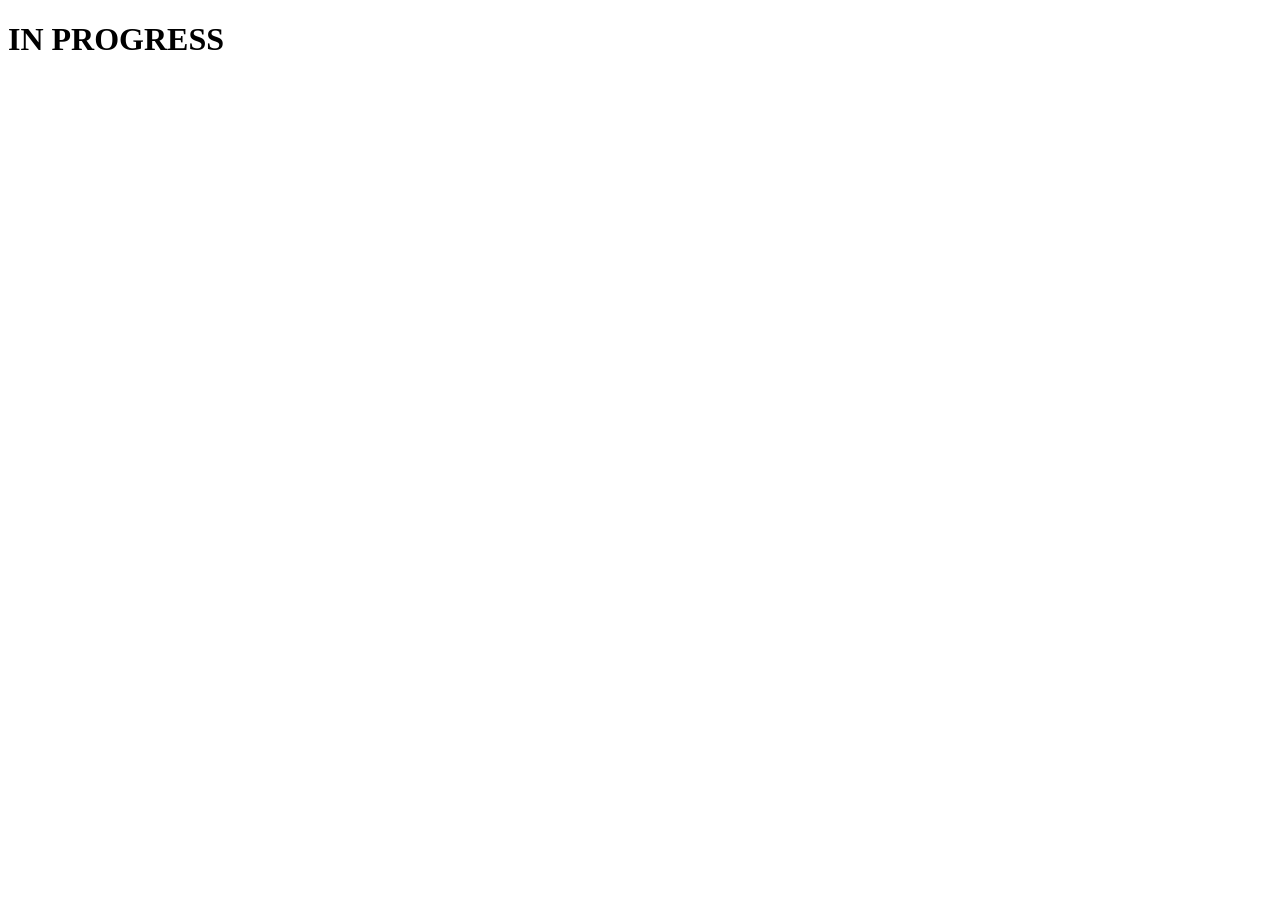
==== index.html @ 473e3c0d "Changed website to being in progress" ====
<!DOCTYPE html>
<html lang="en">
<head>
  <meta charset="UTF-8">
  <meta name="viewport" content="width=device-width, initial-scale=1.0">
  <title>Andrew Ortega Resume</title>
</head>
<body>

<h1>IN PROGRESS</h1>

</body>
</html>
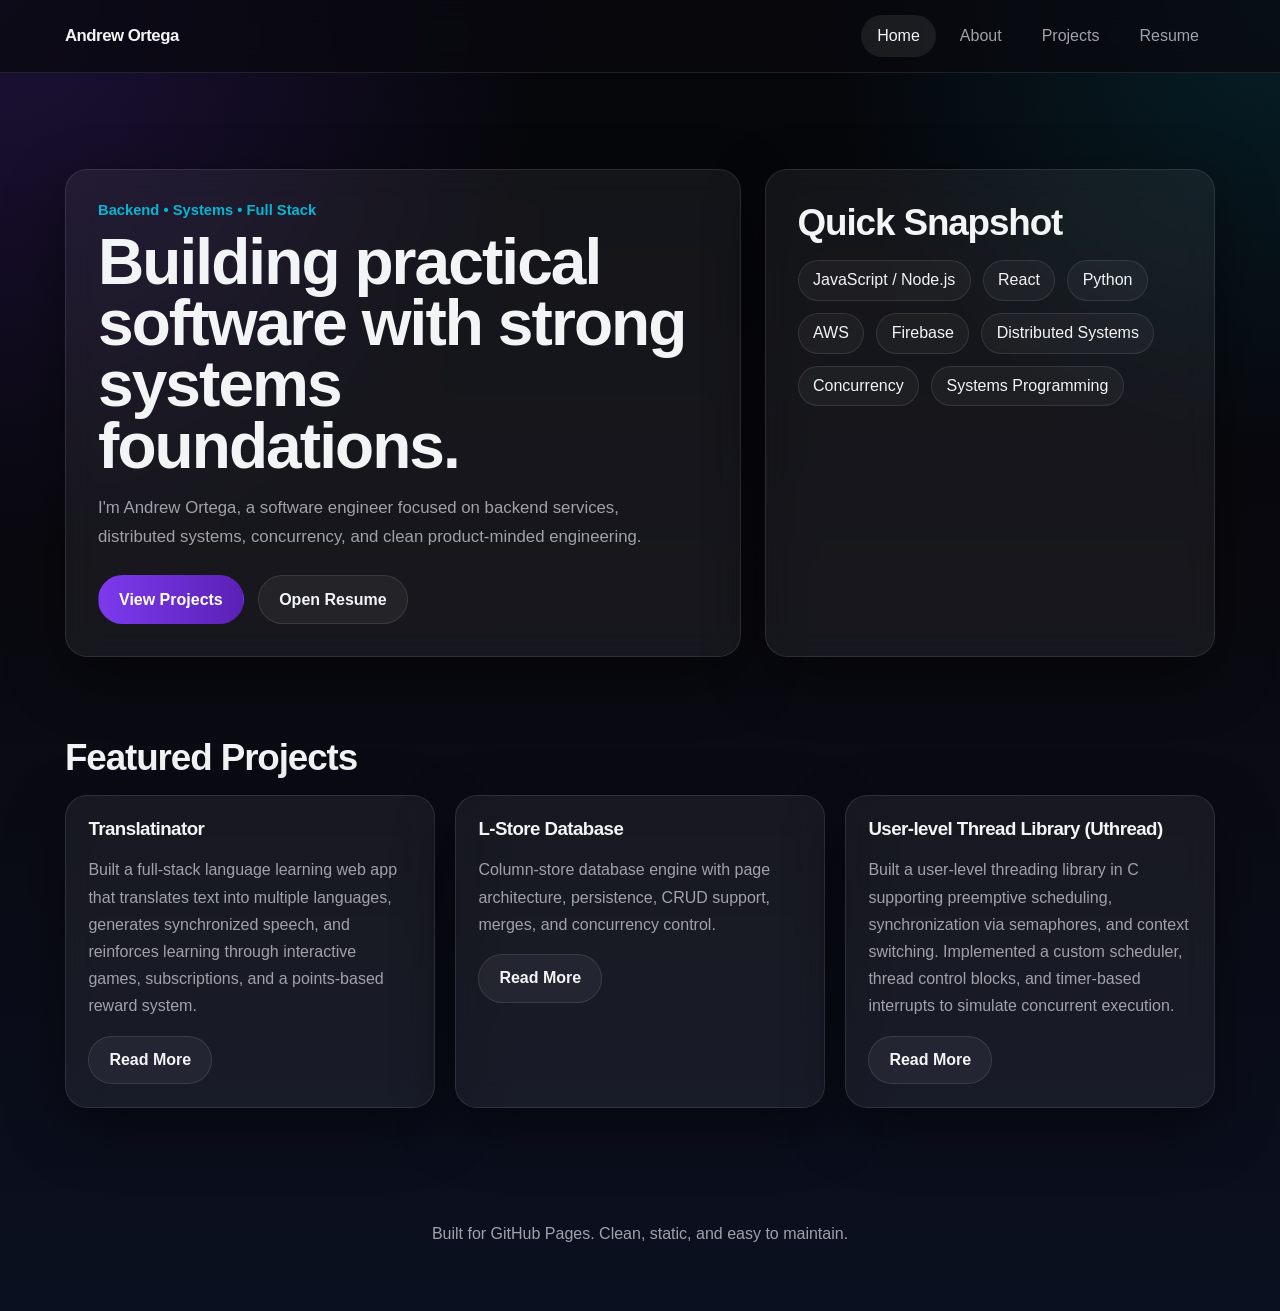
==== commit 5dbe843a: "finished revising most of website, missing lstore and virtual file system" ====
--- a/index.html
+++ b/index.html
@@ -1,13 +1,112 @@
 <!DOCTYPE html>
 <html lang="en">
 <head>
-  <meta charset="UTF-8">
-  <meta name="viewport" content="width=device-width, initial-scale=1.0">
-  <title>Andrew Ortega Resume</title>
+  <meta charset="UTF-8" />
+  <meta name="viewport" content="width=device-width, initial-scale=1.0" />
+  <title>Andrew Ortega | Portfolio</title>
+  <link rel="stylesheet" href="styles.css" />
 </head>
 <body>
+  <header class="site-header">
+    <div class="container nav">
+      <a class="brand" href="index.html">Andrew Ortega</a>
 
-<h1>IN PROGRESS</h1>
+      <div class="nav-wrap">
+        <button class="menu-btn" id="menuBtn" type="button" aria-expanded="false" aria-label="Open navigation">
+          ☰
+        </button>
 
+        <nav class="nav-links" id="navLinks">
+          <a href="index.html">Home</a>
+          <a href="about.html">About</a>
+          <a href="projects.html">Projects</a>
+          <a href="resume.html">Resume</a>
+        </nav>
+      </div>
+    </div>
+  </header>
+
+  <main>
+    <section class="hero">
+      <div class="container hero-grid">
+        <div class="card hero-card">
+          <div class="eyebrow">Backend • Systems • Full Stack</div>
+          <h1>Building practical software with strong systems foundations.</h1>
+          <p class="lead">
+            I'm Andrew Ortega, a software engineer focused on backend services,
+            distributed systems, concurrency, and clean product-minded engineering.
+          </p>
+
+          <div class="button-row">
+            <a class="btn btn-primary" href="projects.html">View Projects</a>
+            <a class="btn btn-secondary" href="resume.html">Open Resume</a>
+          </div>
+        </div>
+
+        <div class="card panel">
+          <h2>Quick Snapshot</h2>
+          <ul class="stat-list">
+            <li>JavaScript / Node.js</li>
+            <li>React</li>
+            <li>Python</li>
+            <li>AWS</li>
+            <li>Firebase</li>
+            <li>Distributed Systems</li>
+            <li>Concurrency</li>
+            <li>Systems Programming</li>
+          </ul>
+        </div>
+      </div>
+    </section>
+
+    <section class="section">
+      <div class="container">
+        <h2>Featured Projects</h2>
+        <div class="grid-3">
+          <article class="card project-card">
+            <h3>Translatinator</h3>
+            <p>
+              Built a full-stack language learning web app that translates text into multiple
+              languages, generates synchronized speech, and reinforces learning through
+              interactive games, subscriptions, and a points-based reward system.
+            </p>
+            <div class="project-links">
+              <a class="btn btn-secondary" href="projects/translatinator.html">Read More</a>
+            </div>
+          </article>
+
+          <article class="card project-card">
+            <h3>L-Store Database</h3>
+            <p>
+              Column-store database engine with page architecture, persistence,
+              CRUD support, merges, and concurrency control.
+            </p>
+            <div class="project-links">
+              <a class="btn btn-secondary" href="projects/lstore.html">Read More</a>
+            </div>
+          </article>
+
+          <article class="card project-card">
+            <h3>User-level Thread Library (Uthread)</h3>
+            <p>
+              Built a user-level threading library in C supporting preemptive scheduling,
+              synchronization via semaphores, and context switching. Implemented a custom
+              scheduler, thread control blocks, and timer-based interrupts to simulate
+              concurrent execution.
+            </p>
+            <div class="project-links">
+              <a class="btn btn-secondary" href="projects/uthread.html">Read More</a>
+            </div>
+          </article>
+        </div>
+      </div>
+    </section>
+  </main>
+
+  <footer class="footer container">
+    <p>Built for GitHub Pages. Clean, static, and easy to maintain.</p>
+  </footer>
+
+  <script src="script.js"></script>
 </body>
-</html>
+</html>
--- a/styles.css
+++ b/styles.css
@@ -0,0 +1,462 @@
+:root {
+  --bg: #09090f;
+  --bg-soft: #11111a;
+  --panel: rgba(255, 255, 255, 0.06);
+  --panel-strong: rgba(255, 255, 255, 0.1);
+  --text: #f3f4f6;
+  --muted: #a1a1aa;
+  --accent: #7c3aed;
+  --accent-2: #06b6d4;
+  --border: rgba(255, 255, 255, 0.1);
+  --shadow: 0 20px 60px rgba(0, 0, 0, 0.45);
+  --radius: 22px;
+  --radius-sm: 14px;
+  --max-width: 1150px;
+}
+
+* {
+  box-sizing: border-box;
+}
+
+html {
+  scroll-behavior: smooth;
+}
+
+body {
+  margin: 0;
+  font-family: Inter, Arial, Helvetica, sans-serif;
+  color: var(--text);
+  background:
+    radial-gradient(circle at top left, rgba(124, 58, 237, 0.2), transparent 30%),
+    radial-gradient(circle at top right, rgba(6, 182, 212, 0.14), transparent 25%),
+    linear-gradient(180deg, #05060a 0%, #09090f 45%, #0b1020 100%);
+  min-height: 100vh;
+}
+
+a {
+  color: inherit;
+  text-decoration: none;
+}
+
+img {
+  max-width: 100%;
+  display: block;
+}
+
+.container {
+  width: min(var(--max-width), calc(100% - 2rem));
+  margin: 0 auto;
+}
+
+.site-header {
+  position: sticky;
+  top: 0;
+  z-index: 100;
+  backdrop-filter: blur(14px);
+  background: rgba(9, 9, 15, 0.72);
+  border-bottom: 1px solid var(--border);
+}
+
+.nav {
+  min-height: 72px;
+  display: flex;
+  align-items: center;
+  justify-content: space-between;
+  gap: 1rem;
+}
+
+.brand {
+  font-weight: 700;
+  letter-spacing: -0.03em;
+  font-size: 1.05rem;
+}
+
+.nav-links {
+  display: flex;
+  gap: 0.5rem;
+  flex-wrap: wrap;
+}
+
+.nav-links a {
+  color: var(--muted);
+  padding: 0.75rem 1rem;
+  border-radius: 999px;
+  transition: 0.2s ease;
+}
+
+.nav-links a:hover,
+.nav-links a.active {
+  color: var(--text);
+  background: rgba(255, 255, 255, 0.08);
+}
+
+.menu-btn {
+  display: none;
+  border: 1px solid var(--border);
+  background: rgba(255, 255, 255, 0.05);
+  color: var(--text);
+  border-radius: 12px;
+  padding: 0.7rem 0.9rem;
+  cursor: pointer;
+}
+
+.hero {
+  padding: 6rem 0 3rem;
+}
+
+.hero-grid {
+  display: grid;
+  grid-template-columns: 1.2fr 0.8fr;
+  gap: 1.5rem;
+  align-items: stretch;
+}
+
+.card {
+  background: var(--panel);
+  border: 1px solid var(--border);
+  border-radius: var(--radius);
+  box-shadow: var(--shadow);
+  backdrop-filter: blur(16px);
+}
+
+.hero-card,
+.panel {
+  padding: 2rem;
+}
+
+.eyebrow {
+  color: var(--accent-2);
+  font-size: 0.92rem;
+  font-weight: 600;
+  margin-bottom: 0.85rem;
+}
+
+h1, h2, h3 {
+  margin-top: 0;
+  letter-spacing: -0.03em;
+}
+
+h1 {
+  font-size: clamp(2.4rem, 5vw, 4.4rem);
+  line-height: 0.96;
+  margin-bottom: 1rem;
+}
+
+h2 {
+  font-size: clamp(1.6rem, 3vw, 2.3rem);
+  margin-bottom: 1rem;
+}
+
+p {
+  color: var(--muted);
+  line-height: 1.7;
+}
+
+.lead {
+  font-size: 1.05rem;
+  max-width: 62ch;
+}
+
+.button-row {
+  display: flex;
+  gap: 0.9rem;
+  flex-wrap: wrap;
+  margin-top: 1.5rem;
+}
+
+.btn {
+  display: inline-flex;
+  align-items: center;
+  justify-content: center;
+  border-radius: 999px;
+  padding: 0.9rem 1.25rem;
+  font-weight: 600;
+  transition: 0.2s ease;
+  border: 1px solid transparent;
+}
+
+.btn-primary {
+  background: linear-gradient(90deg, var(--accent), #5b21b6);
+  color: white;
+}
+
+.btn-primary:hover {
+  transform: translateY(-1px);
+}
+
+.btn-secondary {
+  border-color: var(--border);
+  background: rgba(255, 255, 255, 0.05);
+  color: var(--text);
+}
+
+.btn-secondary:hover {
+  background: rgba(255, 255, 255, 0.08);
+}
+
+.stat-list,
+.tag-list {
+  display: flex;
+  flex-wrap: wrap;
+  gap: 0.75rem;
+  padding: 0;
+  list-style: none;
+}
+
+.stat-list li,
+.tag-list li {
+  border: 1px solid var(--border);
+  background: rgba(255, 255, 255, 0.04);
+  border-radius: 999px;
+  padding: 0.65rem 0.9rem;
+  color: var(--text);
+}
+
+.section {
+  padding: 2rem 0 4rem;
+}
+
+.grid-3,
+.grid-2 {
+  display: grid;
+  gap: 1.25rem;
+}
+
+.grid-3 {
+  grid-template-columns: repeat(3, 1fr);
+}
+
+.grid-2 {
+  grid-template-columns: repeat(2, 1fr);
+}
+
+.project-card,
+.info-card,
+.resume-block {
+  padding: 1.4rem;
+}
+
+.project-card h3,
+.info-card h3,
+.resume-block h3 {
+  margin-bottom: 0.75rem;
+}
+
+.project-card p,
+.info-card p,
+.resume-block p {
+  margin-bottom: 1rem;
+}
+
+.muted {
+  color: var(--muted);
+}
+
+.project-links {
+  display: flex;
+  gap: 1rem;
+  flex-wrap: wrap;
+}
+
+.timeline {
+  display: grid;
+  gap: 1rem;
+}
+
+.timeline-item {
+  padding: 1.25rem;
+  border-left: 3px solid var(--accent);
+  border-radius: 0 var(--radius-sm) var(--radius-sm) 0;
+  background: rgba(255, 255, 255, 0.04);
+}
+
+.resume-layout {
+  display: grid;
+  grid-template-columns: 0.9fr 1.6fr;
+  gap: 1.25rem;
+}
+
+.resume-sidebar,
+.resume-main {
+  display: grid;
+  gap: 1.25rem;
+}
+
+.resume-list {
+  list-style: none;
+  padding: 0;
+  margin: 0;
+}
+
+.resume-list li + li {
+  margin-top: 0.85rem;
+}
+
+.footer {
+  padding: 2rem 0 3rem;
+  color: var(--muted);
+  text-align: center;
+}
+
+@media (max-width: 900px) {
+  .hero-grid,
+  .grid-3,
+  .grid-2,
+  .resume-layout {
+    grid-template-columns: 1fr;
+  }
+}
+
+@media (max-width: 700px) {
+  .menu-btn {
+    display: inline-flex;
+  }
+
+  .nav {
+    align-items: flex-start;
+    padding: 0.8rem 0;
+  }
+
+  .nav-wrap {
+    display: flex;
+    flex-direction: column;
+    align-items: flex-end;
+    gap: 0.75rem;
+  }
+
+  .nav-links {
+    display: none;
+    width: 100%;
+    flex-direction: column;
+    align-items: stretch;
+  }
+
+  .nav-links.open {
+    display: flex;
+  }
+
+  .nav-links a {
+    border-radius: 14px;
+  }
+
+  .hero {
+    padding-top: 4rem;
+  }
+
+  .hero-card,
+  .panel {
+    padding: 1.3rem;
+  }
+}
+
+.contact-list {
+  list-style: none;
+  padding: 0;
+  margin: 0;
+}
+
+.contact-list li {
+  display: flex;
+  align-items: center;
+  gap: 10px;
+  margin-bottom: 12px;
+}
+
+.contact-list span {
+  font-size: 1.1rem;
+}
+
+.contact-list a {
+  color: var(--text);
+  text-decoration: none;
+  transition: 0.2s;
+}
+
+.contact-list a:hover {
+  color: var(--accent-2);
+}
+
+.info-card.background-card {
+  border: 1px solid rgba(124, 58, 237, 0.4);
+}
+.full-width {
+  grid-column: 1 / -1;
+}
+
+.highlight-line {
+  margin-top: 16px;
+  padding-top: 12px;
+  border-top: 1px solid rgba(255,255,255,0.08);
+  font-weight: 500;
+  color: var(--text);
+}
+
+.resume-block ul {
+  margin-top: 10px;
+}
+
+.nested-list {
+  margin-top: 6px;
+  margin-left: 16px;
+  color: var(--muted);
+}
+
+.terminal-demo {
+  margin-top: 16px;
+  border-radius: 12px;
+  overflow: hidden;
+  border: 1px solid rgba(255,255,255,0.08);
+  background: #000;
+}
+
+.terminal-bar {
+  display: flex;
+  gap: 6px;
+  padding: 8px;
+  background: #111;
+}
+
+.terminal-bar span {
+  width: 10px;
+  height: 10px;
+  border-radius: 50%;
+  background: #444;
+}
+
+.terminal-demo img {
+  width: 100%;
+  display: block;
+}
+.info-card h3 {
+  margin-bottom: 10px;
+}
+
+.video-container {
+  margin-top: 16px;
+  border-radius: 12px;
+  overflow: hidden;
+  border: 1px solid rgba(255,255,255,0.08);
+  background: #000;
+}
+
+.video-container video {
+  width: 100%;
+  display: block;
+}
+
+.diagram-grid {
+  display: grid;
+  grid-template-columns: 1fr 1fr;
+  gap: 18px;
+  margin-top: 16px;
+}
+
+.diagram-item.full-width {
+  grid-column: 1 / -1;
+}
+
+@media (max-width: 900px) {
+  .diagram-grid {
+    grid-template-columns: 1fr;
+  }
+}
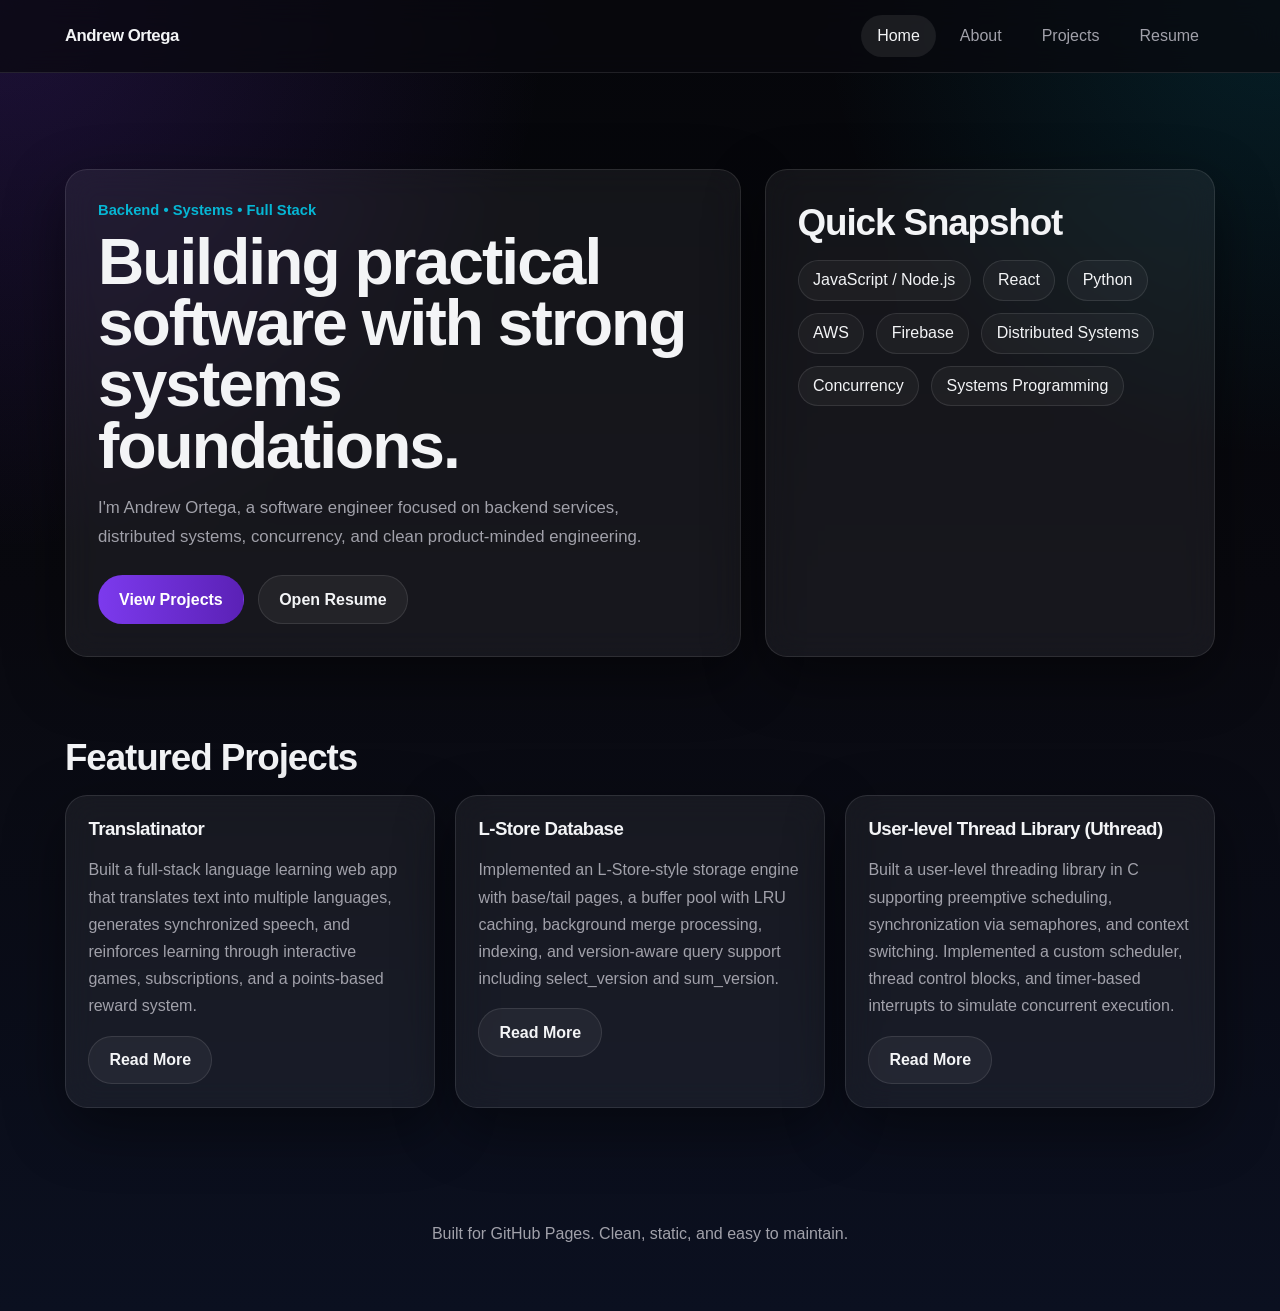
==== commit 0f9d10d4: "forgot to change index page with lstore matching description" ====
--- a/index.html
+++ b/index.html
@@ -78,8 +78,9 @@
           <article class="card project-card">
             <h3>L-Store Database</h3>
             <p>
-              Column-store database engine with page architecture, persistence,
-              CRUD support, merges, and concurrency control.
+              Implemented an L-Store-style storage engine with base/tail pages, a buffer pool
+              with LRU caching, background merge processing, indexing, and version-aware query
+              support including select_version and sum_version.
             </p>
             <div class="project-links">
               <a class="btn btn-secondary" href="projects/lstore.html">Read More</a>
--- a/styles.css
+++ b/styles.css
@@ -459,4 +459,53 @@
   .diagram-grid {
     grid-template-columns: 1fr;
   }
+}
+
+.project-access-card {
+  padding: 1.5rem;
+}
+
+.project-access-header h3 {
+  margin-bottom: 0.5rem;
+}
+
+.project-access-header .muted {
+  margin-bottom: 0;
+}
+
+.project-access-links {
+  display: flex;
+  gap: 0.9rem;
+  flex-wrap: wrap;
+  margin-top: 1.25rem;
+}
+
+.project-link-btn {
+  display: inline-flex;
+  align-items: center;
+  justify-content: center;
+  padding: 0.9rem 1.2rem;
+  border-radius: 999px;
+  font-weight: 600;
+  text-decoration: none;
+  transition: 0.2s ease;
+  border: 1px solid rgba(255,255,255,0.08);
+}
+
+.project-link-btn.primary {
+  background: linear-gradient(90deg, var(--accent), #5b21b6);
+  color: white;
+}
+
+.project-link-btn.primary:hover {
+  transform: translateY(-1px);
+}
+
+.project-link-btn.secondary {
+  background: rgba(255,255,255,0.05);
+  color: var(--text);
+}
+
+.project-link-btn.secondary:hover {
+  background: rgba(255,255,255,0.1);
 }
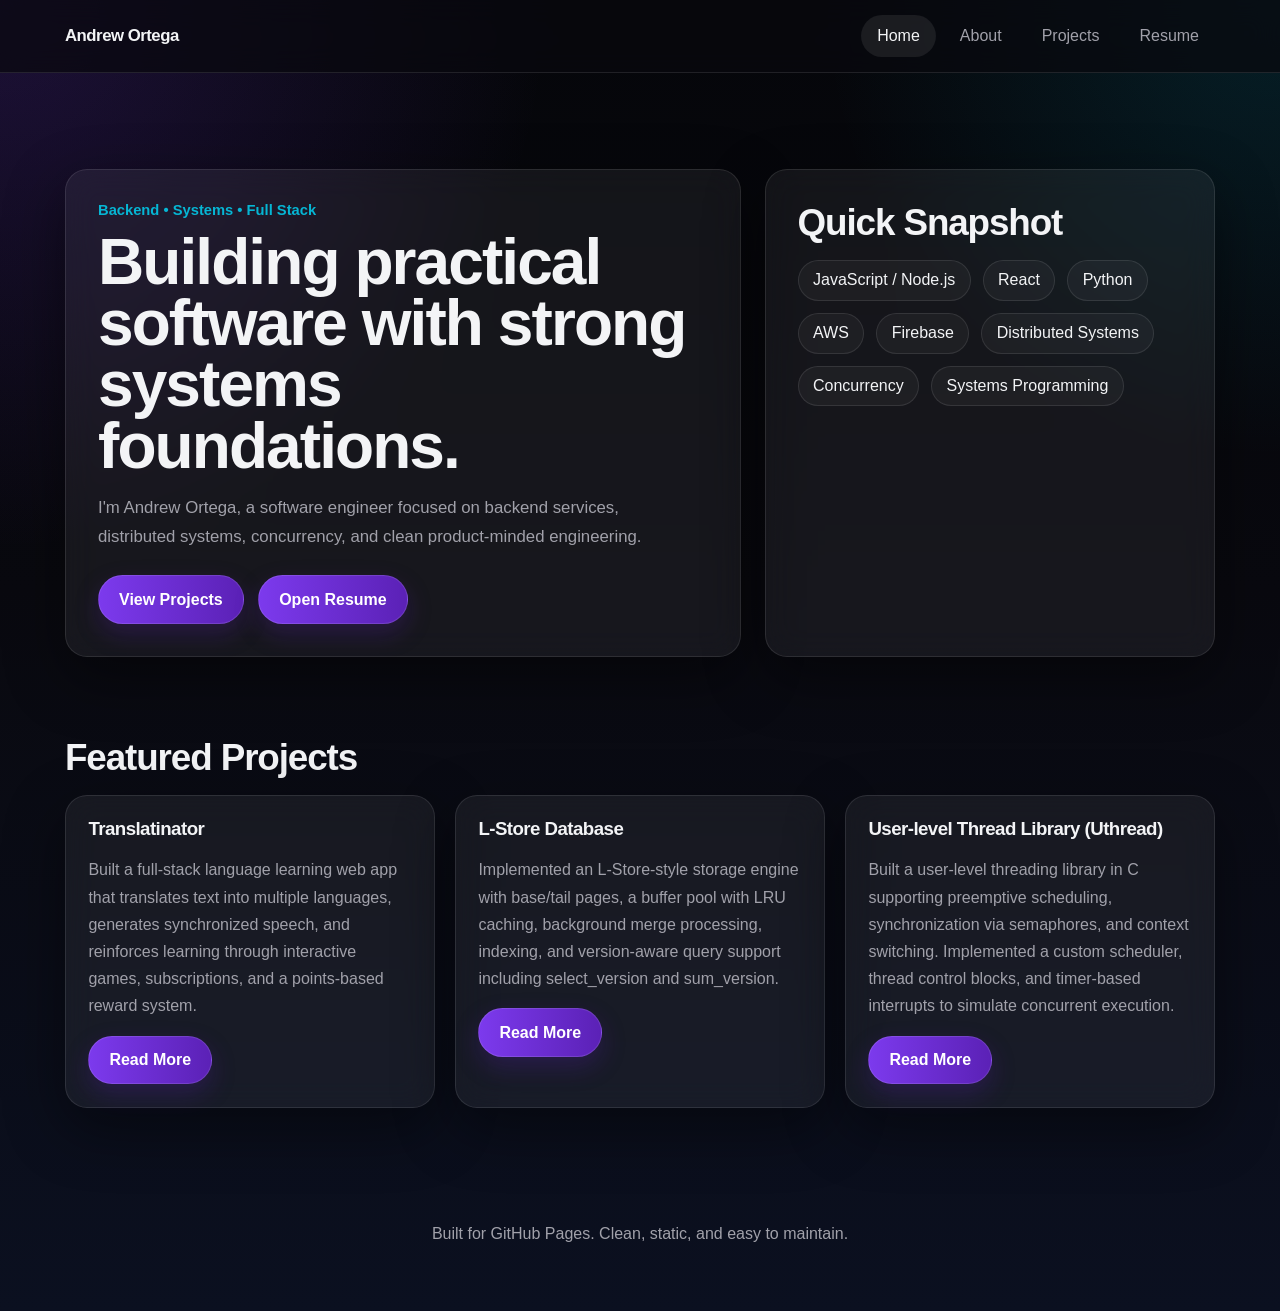
==== commit 052f6ca7: "adjusted button styling for clarity" ====
--- a/index.html
+++ b/index.html
@@ -38,8 +38,8 @@
           </p>
 
           <div class="button-row">
-            <a class="btn btn-primary" href="projects.html">View Projects</a>
-            <a class="btn btn-secondary" href="resume.html">Open Resume</a>
+            <a class="btn btn-case-study" href="projects.html">View Projects</a>
+            <a class="btn btn-case-study" href="resume.html">Open Resume</a>
           </div>
         </div>
 
@@ -71,7 +71,7 @@
               interactive games, subscriptions, and a points-based reward system.
             </p>
             <div class="project-links">
-              <a class="btn btn-secondary" href="projects/translatinator.html">Read More</a>
+              <a class="btn btn-case-study" href="projects/translatinator.html">Read More</a>
             </div>
           </article>
 
@@ -83,7 +83,7 @@
               support including select_version and sum_version.
             </p>
             <div class="project-links">
-              <a class="btn btn-secondary" href="projects/lstore.html">Read More</a>
+              <a class="btn btn-case-study" href="projects/lstore.html">Read More</a>
             </div>
           </article>
 
@@ -96,7 +96,7 @@
               concurrent execution.
             </p>
             <div class="project-links">
-              <a class="btn btn-secondary" href="projects/uthread.html">Read More</a>
+              <a class="btn btn-case-study" href="projects/uthread.html">Read More</a>
             </div>
           </article>
         </div>
--- a/styles.css
+++ b/styles.css
@@ -508,4 +508,62 @@
 
 .project-link-btn.secondary:hover {
   background: rgba(255,255,255,0.1);
-}+}
+
+.btn-case-study {
+  background: linear-gradient(90deg, var(--accent), #5b21b6);
+  color: white;
+  border: 1px solid rgba(255,255,255,0.12);
+  font-weight: 600;
+
+  box-shadow:
+    0 0 0 rgba(124, 58, 237, 0),
+    0 10px 25px rgba(91, 33, 182, 0.25);
+
+  transition:
+    transform 0.22s ease,
+    box-shadow 0.22s ease,
+    filter 0.22s ease;
+
+  position: relative;
+  overflow: hidden;
+}
+
+/* Hover glow */
+.btn-case-study:hover {
+  transform: translateY(-2px) scale(1.03);
+  filter: brightness(1.1);
+
+  box-shadow:
+    0 0 18px rgba(124, 58, 237, 0.5),
+    0 0 30px rgba(6, 182, 212, 0.2),
+    0 14px 34px rgba(91, 33, 182, 0.3);
+}
+
+/* Click feedback */
+.btn-case-study:active {
+  transform: translateY(0) scale(0.98);
+}
+
+/* Shine effect */
+.btn-case-study::after {
+  content: "";
+  position: absolute;
+  inset: 0;
+  border-radius: inherit;
+
+  background: linear-gradient(
+    120deg,
+    transparent 0%,
+    rgba(255,255,255,0.1) 35%,
+    rgba(255,255,255,0.25) 50%,
+    rgba(255,255,255,0.1) 65%,
+    transparent 100%
+  );
+
+  transform: translateX(-140%);
+  transition: transform 0.6s ease;
+}
+
+.btn-case-study:hover::after {
+  transform: translateX(140
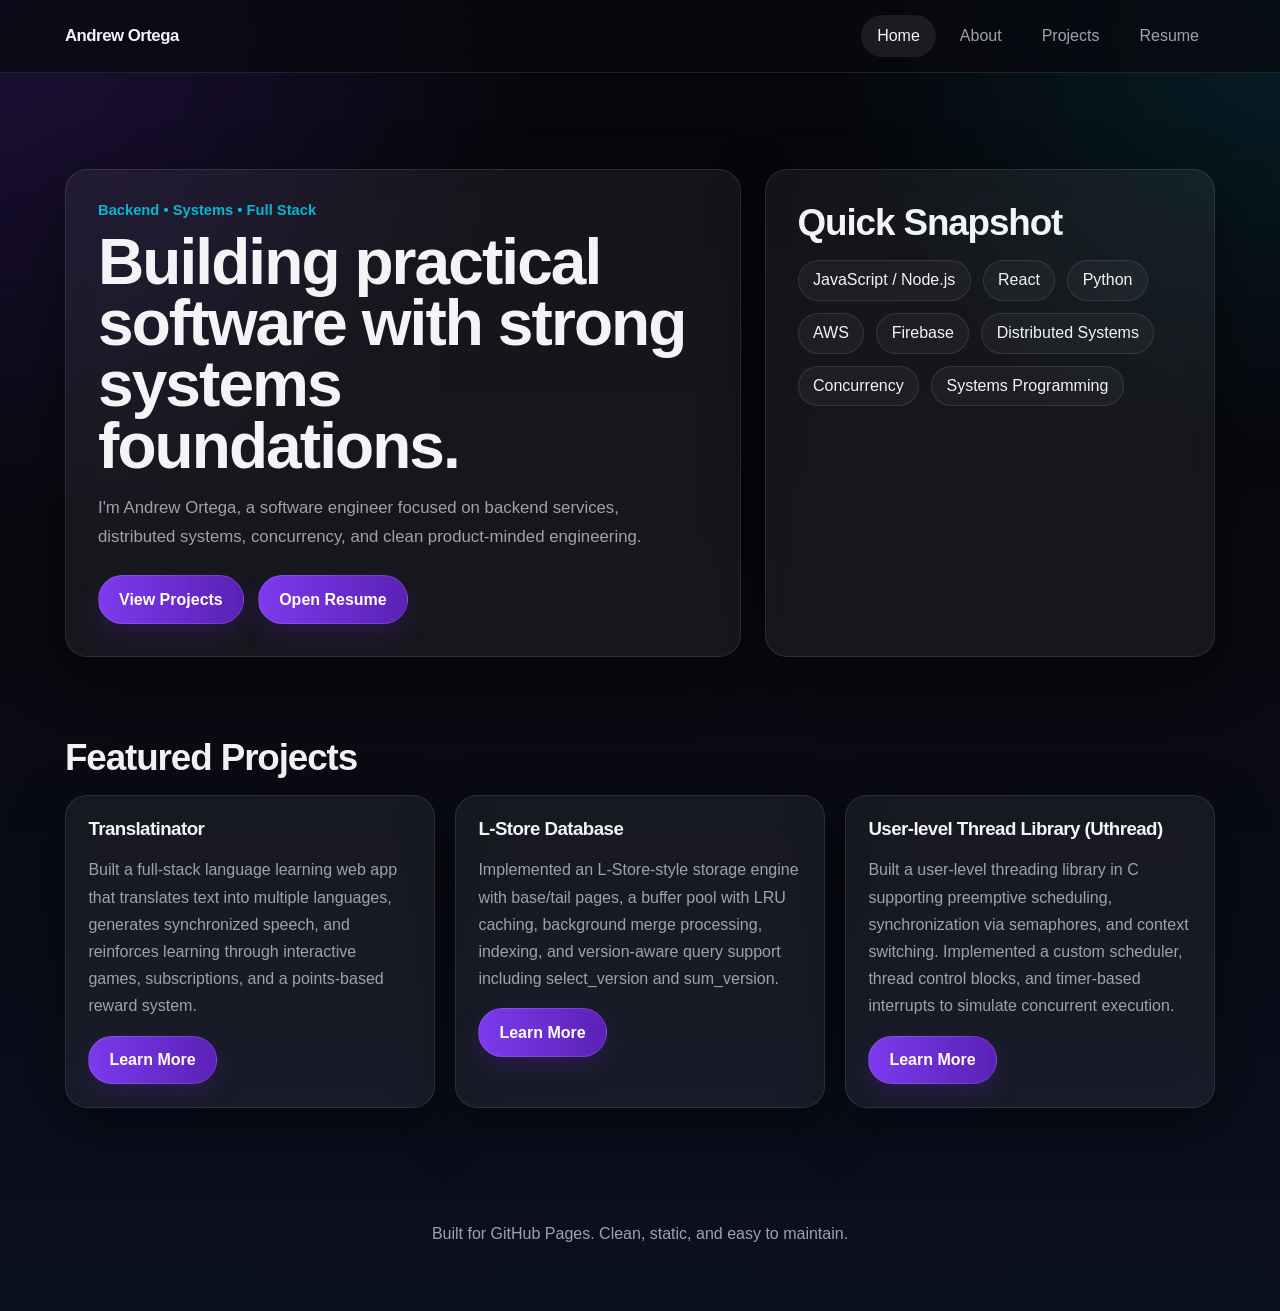
==== commit 60d14083: "checked text to match" ====
--- a/index.html
+++ b/index.html
@@ -71,7 +71,7 @@
               interactive games, subscriptions, and a points-based reward system.
             </p>
             <div class="project-links">
-              <a class="btn btn-case-study" href="projects/translatinator.html">Read More</a>
+              <a class="btn btn-case-study" href="projects/translatinator.html">Learn More</a>
             </div>
           </article>
 
@@ -83,7 +83,7 @@
               support including select_version and sum_version.
             </p>
             <div class="project-links">
-              <a class="btn btn-case-study" href="projects/lstore.html">Read More</a>
+              <a class="btn btn-case-study" href="projects/lstore.html">Learn More</a>
             </div>
           </article>
 
@@ -96,7 +96,7 @@
               concurrent execution.
             </p>
             <div class="project-links">
-              <a class="btn btn-case-study" href="projects/uthread.html">Read More</a>
+              <a class="btn btn-case-study" href="projects/uthread.html">Learn More</a>
             </div>
           </article>
         </div>
